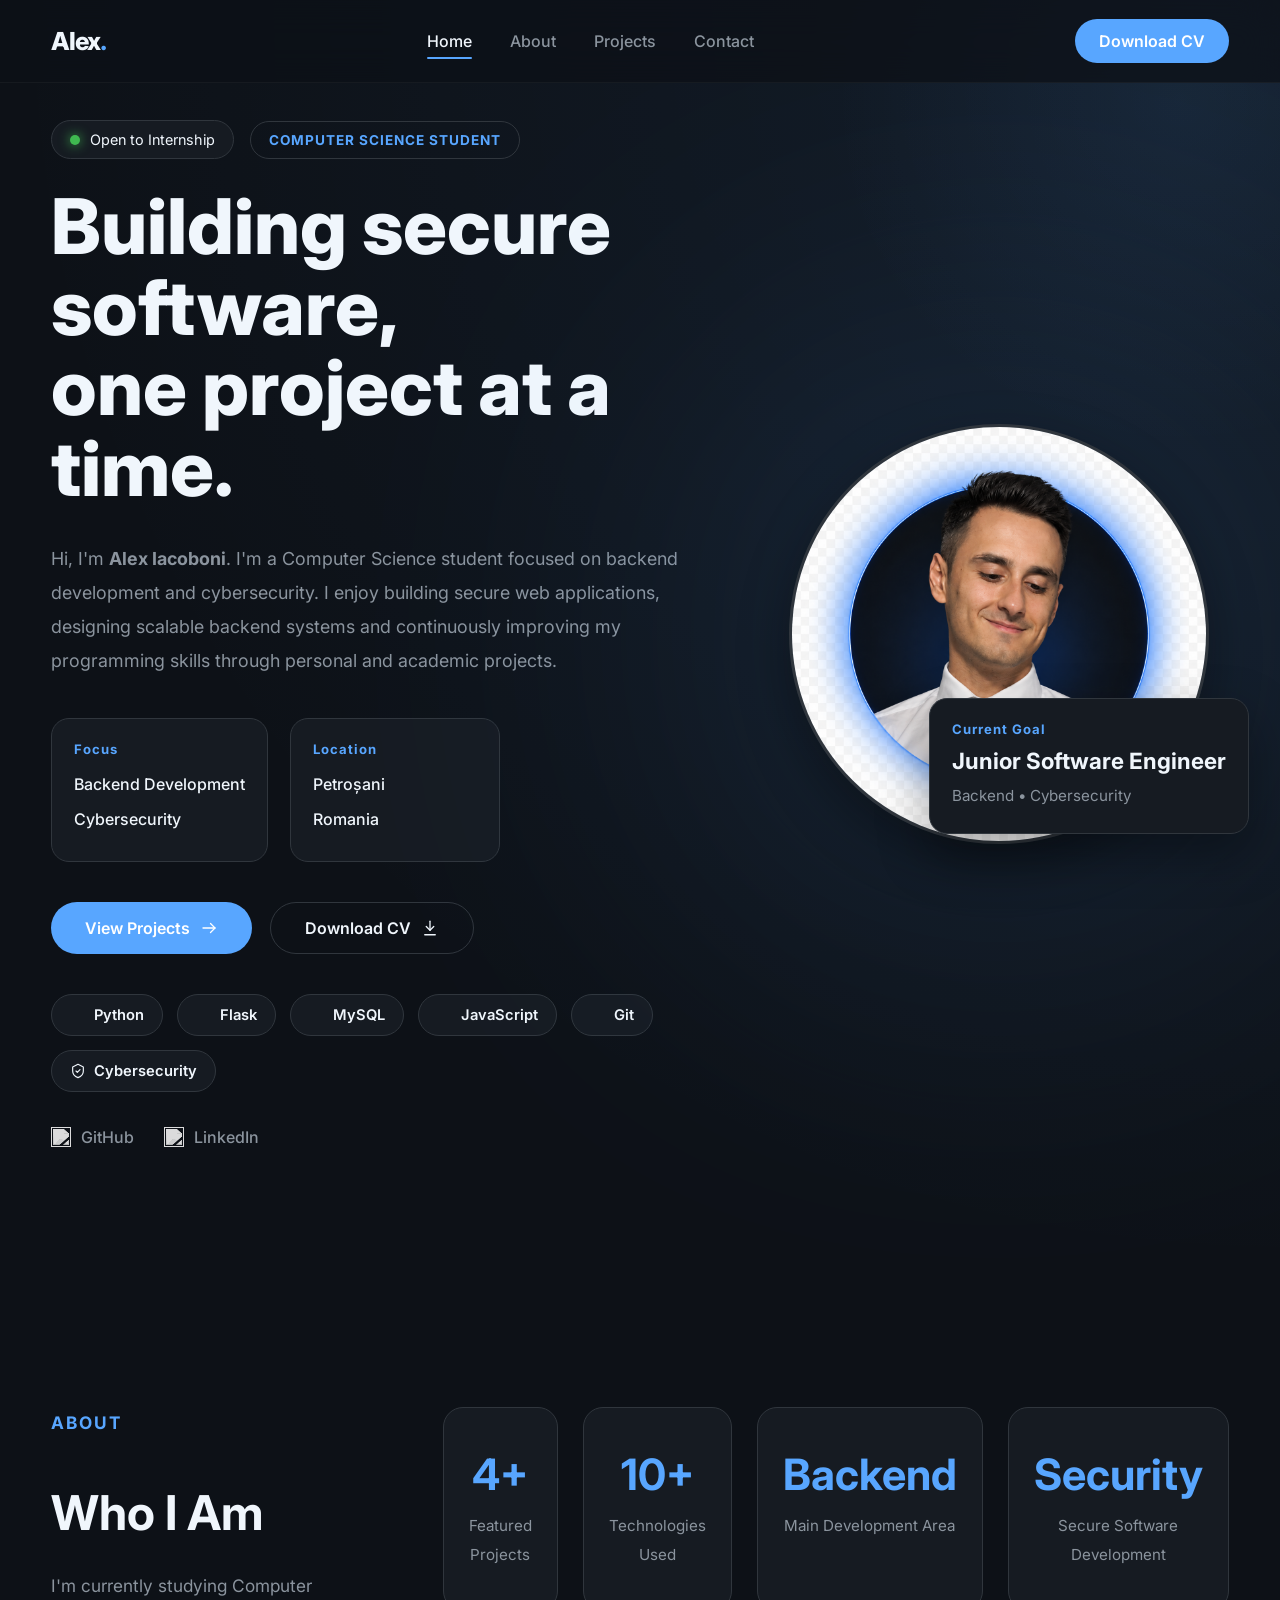
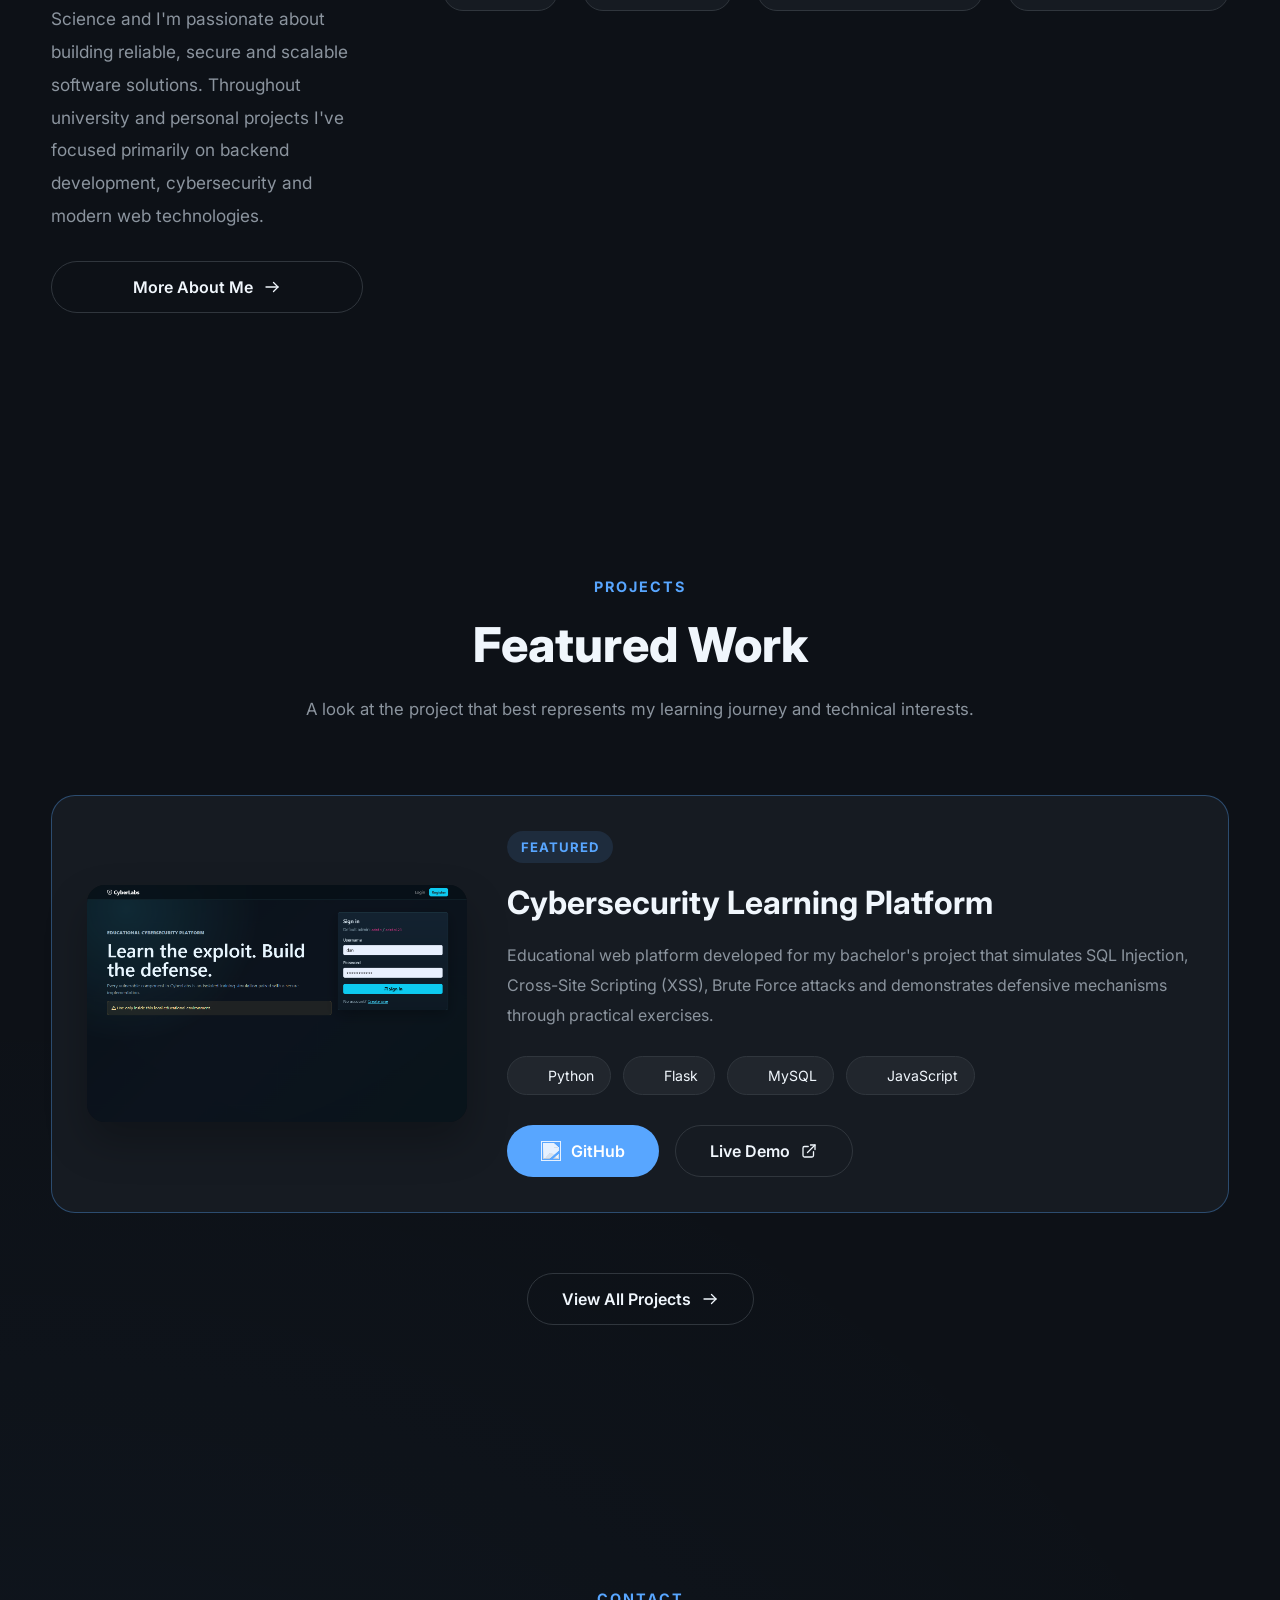
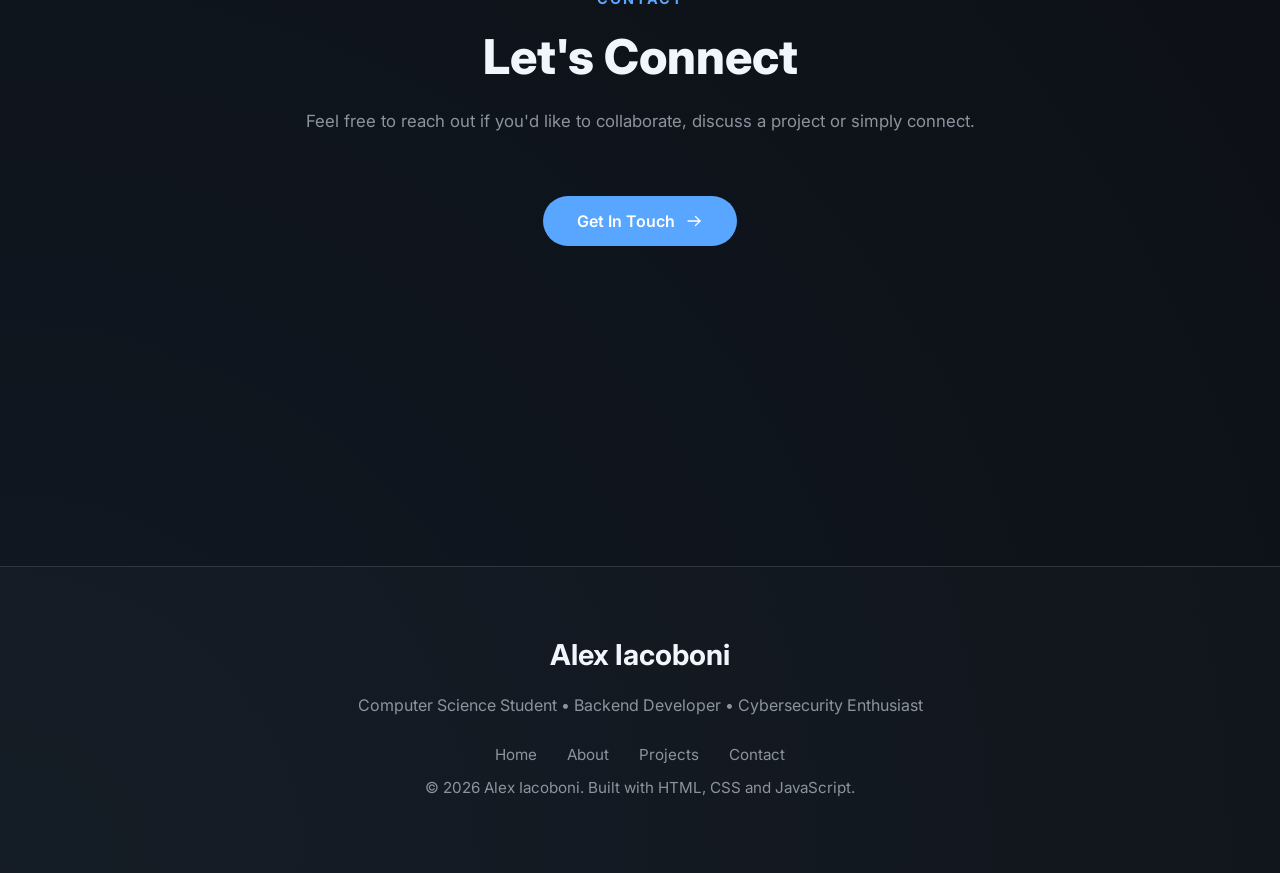
==== index.html @ b3234705 "Initial commit: portfolio site" ====
<!DOCTYPE html>
<html lang="en">

<head>

    <!-- ================= META ================= -->

    <meta charset="UTF-8">
    <meta name="viewport" content="width=device-width, initial-scale=1.0">

    <title>Alex Iacoboni | Software Engineer & Cybersecurity Enthusiast</title>

    <meta name="description"
        content="Portfolio of Alex Iacoboni — Computer Science student focused on backend development and cybersecurity. Explore projects, skills and experience.">

    <meta name="keywords"
        content="Alex Iacoboni, software engineer, backend developer, cybersecurity, Python, Flask, portfolio">

    <meta name="author" content="Alex Iacoboni">
    <meta name="robots" content="index, follow">
    <meta name="theme-color" content="#0D1117">

    <link rel="canonical" href="https://alexiacoboni.dev/">

    <!-- ================= OPEN GRAPH ================= -->

    <meta property="og:type" content="website">
    <meta property="og:title" content="Alex Iacoboni | Software Engineer & Cybersecurity Enthusiast">
    <meta property="og:description"
        content="Computer Science student focused on backend development and cybersecurity. Explore projects, skills and experience.">
    <meta property="og:image" content="https://alexiacoboni.dev/images/og-image.png">
    <meta property="og:url" content="https://alexiacoboni.dev/">
    <meta property="og:site_name" content="Alex Iacoboni">

    <!-- ================= TWITTER CARD ================= -->

    <meta name="twitter:card" content="summary_large_image">
    <meta name="twitter:title" content="Alex Iacoboni | Software Engineer & Cybersecurity Enthusiast">
    <meta name="twitter:description"
        content="Computer Science student focused on backend development and cybersecurity.">
    <meta name="twitter:image" content="https://alexiacoboni.dev/images/og-image.png">

    <!-- ================= FAVICON ================= -->

    <link rel="icon" type="image/svg+xml" href="icons/favicon.svg">

    <!-- ================= GOOGLE FONT ================= -->

    <link rel="preconnect" href="https://fonts.googleapis.com">
    <link rel="preconnect" href="https://fonts.gstatic.com" crossorigin>

    <link href="https://fonts.googleapis.com/css2?family=Inter:wght@300;400;500;600;700;800&display=swap"
        rel="stylesheet">

    <!-- ================= CSS ================= -->

    <link rel="stylesheet" href="css/style.css">
    <link rel="stylesheet" href="css/responsive.css">

</head>

<body>

    <!-- ======================================================
                            ICON SPRITE
    ======================================================= -->

    <!-- Icon sprite: inlined (not fetched) so <use href="#icon-x">
         resolves reliably in every browser, with zero extra
         HTTP requests. -->

<svg xmlns="http://www.w3.org/2000/svg" style="display:none">

    <symbol id="icon-menu" viewBox="0 0 24 24" fill="none" stroke="currentColor" stroke-width="1.75" stroke-linecap="round" stroke-linejoin="round">
        <line x1="4" y1="6" x2="20" y2="6"/>
        <line x1="4" y1="12" x2="20" y2="12"/>
        <line x1="4" y1="18" x2="20" y2="18"/>
    </symbol>

    <symbol id="icon-x" viewBox="0 0 24 24" fill="none" stroke="currentColor" stroke-width="1.75" stroke-linecap="round" stroke-linejoin="round">
        <line x1="18" y1="6" x2="6" y2="18"/>
        <line x1="6" y1="6" x2="18" y2="18"/>
    </symbol>

    <symbol id="icon-chevron-up" viewBox="0 0 24 24" fill="none" stroke="currentColor" stroke-width="1.75" stroke-linecap="round" stroke-linejoin="round">
        <path d="M6 15l6-6 6 6"/>
    </symbol>

    <symbol id="icon-arrow-right" viewBox="0 0 24 24" fill="none" stroke="currentColor" stroke-width="1.75" stroke-linecap="round" stroke-linejoin="round">
        <line x1="4" y1="12" x2="20" y2="12"/>
        <path d="M14 6l6 6-6 6"/>
    </symbol>

    <symbol id="icon-external-link" viewBox="0 0 24 24" fill="none" stroke="currentColor" stroke-width="1.75" stroke-linecap="round" stroke-linejoin="round">
        <path d="M14 4h6v6"/>
        <line x1="20" y1="4" x2="10" y2="14"/>
        <path d="M18 13v5a2 2 0 0 1-2 2H6a2 2 0 0 1-2-2V8a2 2 0 0 1 2-2h5"/>
    </symbol>

    <symbol id="icon-download" viewBox="0 0 24 24" fill="none" stroke="currentColor" stroke-width="1.75" stroke-linecap="round" stroke-linejoin="round">
        <path d="M12 3v12"/>
        <path d="M7 10l5 5 5-5"/>
        <path d="M5 21h14"/>
    </symbol>

    <symbol id="icon-mail" viewBox="0 0 24 24" fill="none" stroke="currentColor" stroke-width="1.75" stroke-linecap="round" stroke-linejoin="round">
        <rect x="3" y="5" width="18" height="14" rx="2"/>
        <path d="M3 7l9 6 9-6"/>
    </symbol>

    <symbol id="icon-map-pin" viewBox="0 0 24 24" fill="none" stroke="currentColor" stroke-width="1.75" stroke-linecap="round" stroke-linejoin="round">
        <path d="M12 21s7-6.5 7-12a7 7 0 1 0-14 0c0 5.5 7 12 7 12z"/>
        <circle cx="12" cy="9" r="2.5"/>
    </symbol>

    <symbol id="icon-graduation-cap" viewBox="0 0 24 24" fill="none" stroke="currentColor" stroke-width="1.75" stroke-linecap="round" stroke-linejoin="round">
        <path d="M2 9l10-5 10 5-10 5-10-5z"/>
        <path d="M6 11.5v4c0 1.5 3 3 6 3s6-1.5 6-3v-4"/>
        <path d="M22 9v6"/>
    </symbol>

    <symbol id="icon-lock" viewBox="0 0 24 24" fill="none" stroke="currentColor" stroke-width="1.75" stroke-linecap="round" stroke-linejoin="round">
        <rect x="4" y="11" width="16" height="9" rx="2"/>
        <path d="M8 11V7a4 4 0 0 1 8 0v4"/>
    </symbol>

    <symbol id="icon-code" viewBox="0 0 24 24" fill="none" stroke="currentColor" stroke-width="1.75" stroke-linecap="round" stroke-linejoin="round">
        <path d="M8 6l-6 6 6 6"/>
        <path d="M16 6l6 6-6 6"/>
    </symbol>

    <symbol id="icon-rocket" viewBox="0 0 24 24" fill="none" stroke="currentColor" stroke-width="1.75" stroke-linecap="round" stroke-linejoin="round">
        <path d="M12 2s4 2 4 8-4 12-4 12-4-8-4-12 4-8 4-8z"/>
        <circle cx="12" cy="9" r="2"/>
        <path d="M9 16l-2 4"/>
        <path d="M15 16l2 4"/>
    </symbol>

    <symbol id="icon-shield-check" viewBox="0 0 24 24" fill="none" stroke="currentColor" stroke-width="1.75" stroke-linecap="round" stroke-linejoin="round">
        <path d="M12 2l8 4v6c0 5-3.5 8.5-8 10-4.5-1.5-8-5-8-10V6l8-4z"/>
        <path d="M9 12l2 2 4-4"/>
    </symbol>

    <symbol id="icon-server" viewBox="0 0 24 24" fill="none" stroke="currentColor" stroke-width="1.75" stroke-linecap="round" stroke-linejoin="round">
        <rect x="3" y="4" width="18" height="6" rx="1.5"/>
        <rect x="3" y="14" width="18" height="6" rx="1.5"/>
        <line x1="7" y1="7" x2="7.01" y2="7"/>
        <line x1="7" y1="17" x2="7.01" y2="17"/>
    </symbol>

    <symbol id="icon-monitor" viewBox="0 0 24 24" fill="none" stroke="currentColor" stroke-width="1.75" stroke-linecap="round" stroke-linejoin="round">
        <rect x="3" y="4" width="18" height="12" rx="2"/>
        <line x1="8" y1="20" x2="16" y2="20"/>
        <line x1="12" y1="16" x2="12" y2="20"/>
    </symbol>

    <symbol id="icon-wrench" viewBox="0 0 24 24" fill="none" stroke="currentColor" stroke-width="1.75" stroke-linecap="round" stroke-linejoin="round">
        <path d="M14.5 6.5a4 4 0 1 0-5 5l-6 6 3 3 6-6a4 4 0 0 0 5-5l-2 2-2-2z"/>
    </symbol>

    <symbol id="icon-briefcase" viewBox="0 0 24 24" fill="none" stroke="currentColor" stroke-width="1.75" stroke-linecap="round" stroke-linejoin="round">
        <rect x="3" y="7" width="18" height="13" rx="2"/>
        <path d="M8 7V5a2 2 0 0 1 2-2h4a2 2 0 0 1 2 2v2"/>
        <line x1="3" y1="12" x2="21" y2="12"/>
    </symbol>

</svg>

    <!-- ======================================================
                            HEADER
    ======================================================= -->

    <header class="header">

        <div class="container">

            <nav class="navbar">

                <a href="index.html" class="logo">
                    Alex<span>.</span>
                </a>

                <ul class="nav-links">

                    <li><a href="index.html">Home</a></li>
                    <li><a href="about.html">About</a></li>
                    <li><a href="projects.html">Projects</a></li>
                    <li><a href="contact.html">Contact</a></li>

                </ul>

                <button class="menu-toggle" aria-label="Open menu" aria-expanded="false" aria-controls="mobileMenu">
                    <span></span>
                    <span></span>
                    <span></span>
                </button>

                <a href="assets/cv.pdf" download class="btn-nav">
                    Download CV
                </a>

            </nav>

        </div>

    </header>

    <div class="menu-overlay"></div>

    <nav class="mobile-menu" id="mobileMenu" aria-label="Mobile">

        <a href="index.html">Home</a>
        <a href="about.html">About</a>
        <a href="projects.html">Projects</a>
        <a href="contact.html">Contact</a>

        <a href="assets/cv.pdf" download class="mobile-cv">
            Download CV
        </a>

    </nav>

    <!-- ======================================================
                            HERO
    ======================================================= -->

    <section id="hero" class="hero">

        <div class="container">

            <div class="hero-wrapper">

                <!-- LEFT -->

                <div class="hero-left">

                    <div class="hero-badges">

                        <span class="status-badge">
                            <span class="status-dot" aria-hidden="true"></span>
                            Open to Internship
                        </span>

                        <span class="hero-tag">COMPUTER SCIENCE STUDENT</span>

                    </div>

                    <h1>
                        Building secure software,
                        <br>
                        one project at a time.
                    </h1>

                    <p class="hero-description">
                        Hi, I'm <strong>Alex Iacoboni</strong>.
                        I'm a Computer Science student focused on backend
                        development and cybersecurity. I enjoy building
                        secure web applications, designing scalable backend
                        systems and continuously improving my programming
                        skills through personal and academic projects.
                    </p>

                    <div class="hero-info">

                        <div class="hero-info-card">
                            <span class="info-title">Focus</span>
                            <p>Backend Development</p>
                            <p>Cybersecurity</p>
                        </div>

                        <div class="hero-info-card">
                            <span class="info-title">Location</span>
                            <p>Petroșani</p>
                            <p>Romania</p>
                        </div>

                    </div>

                    <div class="hero-buttons">

                        <a href="projects.html" class="btn btn-primary">
                            View Projects
                            <svg class="icon" aria-hidden="true"><use href="#icon-arrow-right"></use></svg>
                        </a>

                        <a href="assets/cv.pdf" download class="btn btn-secondary">
                            Download CV
                            <svg class="icon" aria-hidden="true"><use href="#icon-download"></use></svg>
                        </a>

                    </div>

                    <div class="tech-stack">

                        <span>
                            <img class="tech-logo" src="https://cdn.simpleicons.org/python/3776AB" alt="" loading="lazy">
                            Python
                        </span>

                        <span>
                            <img class="tech-logo" src="https://cdn.simpleicons.org/flask/F0F6FC" alt="" loading="lazy">
                            Flask
                        </span>

                        <span>
                            <img class="tech-logo" src="https://cdn.simpleicons.org/mysql/4479A1" alt="" loading="lazy">
                            MySQL
                        </span>

                        <span>
                            <img class="tech-logo" src="https://cdn.simpleicons.org/javascript/F7DF1E" alt="" loading="lazy">
                            JavaScript
                        </span>

                        <span>
                            <img class="tech-logo" src="https://cdn.simpleicons.org/git/F05032" alt="" loading="lazy">
                            Git
                        </span>

                        <span>
                            <svg class="icon icon-sm" aria-hidden="true"><use href="#icon-shield-check"></use></svg>
                            Cybersecurity
                        </span>

                    </div>

                    <div class="hero-socials">

                        <a href="https://github.com/alexiacoboni" target="_blank" rel="noopener">
                            <img class="brand-icon" src="https://cdn.simpleicons.org/github/F0F6FC" alt="" loading="lazy">
                            GitHub
                        </a>

                        <a href="https://www.linkedin.com/in/alex-iacoboni-215606394/" target="_blank" rel="noopener">
                            <img class="brand-icon" src="https://cdn.simpleicons.org/linkedin/F0F6FC" alt="" loading="lazy">
                            LinkedIn
                        </a>

                    </div>

                </div>

                <!-- RIGHT -->

                <div class="hero-right">

                    <div class="profile-glow" aria-hidden="true"></div>

                    <img src="images/profile.png" alt="Alex Iacoboni" class="profile-image"
                        fetchpriority="high">

                    <div class="floating-card">
                        <span class="floating-title">Current Goal</span>
                        <h3>Junior Software Engineer</h3>
                        <p>Backend • Cybersecurity</p>
                    </div>

                </div>

            </div>

        </div>

    </section>

    <!-- ======================================================
                        ABOUT PREVIEW
    ======================================================= -->

    <section id="about-preview" aria-labelledby="about-preview-heading">

        <div class="container">

            <div class="about-grid">

                <div class="about-content">

                    <p class="section-subtitle">ABOUT</p>

                    <h2 id="about-preview-heading">Who I Am</h2>

                    <p>
                        I'm currently studying Computer Science and I'm
                        passionate about building reliable, secure and
                        scalable software solutions. Throughout university
                        and personal projects I've focused primarily on
                        backend development, cybersecurity and modern web
                        technologies.
                    </p>

                    <a href="about.html" class="btn btn-secondary">
                        More About Me
                        <svg class="icon" aria-hidden="true"><use href="#icon-arrow-right"></use></svg>
                    </a>

                </div>

                <div class="highlights-grid">

                    <div class="highlight-card">
                        <h2>4+</h2>
                        <p>Featured Projects</p>
                    </div>

                    <div class="highlight-card">
                        <h2>10+</h2>
                        <p>Technologies Used</p>
                    </div>

                    <div class="highlight-card">
                        <h2>Backend</h2>
                        <p>Main Development Area</p>
                    </div>

                    <div class="highlight-card">
                        <h2>Security</h2>
                        <p>Secure Software Development</p>
                    </div>

                </div>

            </div>

        </div>

    </section>

    <!-- ======================================================
                        FEATURED PROJECT
    ======================================================= -->

    <section id="featured-project" aria-labelledby="featured-project-heading">

        <div class="container">

            <div class="section-header">

                <p class="section-subtitle">PROJECTS</p>
                <h2 id="featured-project-heading">Featured Work</h2>

                <p class="section-description">
                    A look at the project that best represents my
                    learning journey and technical interests.
                </p>

            </div>

            <div class="projects-grid">

                <article class="project-card featured-project">

                    <div class="project-image">
                        <img src="images/projects/cybersecurity/cybersecurity.png" alt="Cybersecurity Learning Platform"
                            loading="lazy">
                    </div>

                    <div class="project-content">

                        <span class="featured-badge">FEATURED</span>

                        <h3>Cybersecurity Learning Platform</h3>

                        <p>
                            Educational web platform developed for my
                            bachelor's project that simulates SQL
                            Injection, Cross-Site Scripting (XSS), Brute
                            Force attacks and demonstrates defensive
                            mechanisms through practical exercises.
                        </p>

                        <div class="project-stack">
                            <span><img class="tech-logo" src="https://cdn.simpleicons.org/python/3776AB" alt="" loading="lazy">Python</span>
                            <span><img class="tech-logo" src="https://cdn.simpleicons.org/flask/F0F6FC" alt="" loading="lazy">Flask</span>
                            <span><img class="tech-logo" src="https://cdn.simpleicons.org/mysql/4479A1" alt="" loading="lazy">MySQL</span>
                            <span><img class="tech-logo" src="https://cdn.simpleicons.org/javascript/F7DF1E" alt="" loading="lazy">JavaScript</span>
                        </div>

                        <div class="project-buttons">

                            <a href="https://github.com/alexiacoboni/Cybersecurity-Learning-Platform" target="_blank" rel="noopener" class="btn btn-primary">
                                <img class="brand-icon" src="https://cdn.simpleicons.org/github/FFFFFF" alt="" loading="lazy">
                                GitHub
                            </a>

                            <a href="https://cybersecurity-learning-platform-5y8y.onrender.com" target="_blank" rel="noopener" class="btn btn-secondary">
                                Live Demo
                                <svg class="icon" aria-hidden="true"><use href="#icon-external-link"></use></svg>
                            </a>

                        </div>

                    </div>

                </article>

            </div>

            <div class="text-center mt-3">

                <a href="projects.html" class="btn btn-secondary">
                    View All Projects
                    <svg class="icon" aria-hidden="true"><use href="#icon-arrow-right"></use></svg>
                </a>

            </div>

        </div>

    </section>

    <!-- ======================================================
                        CONTACT CTA
    ======================================================= -->

    <section id="contact-cta" aria-labelledby="contact-cta-heading">

        <div class="container">

            <div class="section-header">

                <p class="section-subtitle">CONTACT</p>
                <h2 id="contact-cta-heading">Let's Connect</h2>

                <p class="section-description">
                    Feel free to reach out if you'd like to collaborate,
                    discuss a project or simply connect.
                </p>

                <div class="mt-3">

                    <a href="contact.html" class="btn btn-primary">
                        Get In Touch
                        <svg class="icon" aria-hidden="true"><use href="#icon-arrow-right"></use></svg>
                    </a>

                </div>

            </div>

        </div>

    </section>

    <!-- ======================================================
                            FOOTER
    ======================================================= -->

    <footer>

        <div class="container">

            <div class="footer-content">

                <h3>Alex Iacoboni</h3>

                <p>
                    Computer Science Student • Backend Developer •
                    Cybersecurity Enthusiast
                </p>

                <nav class="footer-nav" aria-label="Footer">
                    <a href="index.html">Home</a>
                    <a href="about.html">About</a>
                    <a href="projects.html">Projects</a>
                    <a href="contact.html">Contact</a>
                </nav>

                <p class="copyright">
                    © 2026 Alex Iacoboni. Built with HTML, CSS and JavaScript.
                </p>

            </div>

        </div>

    </footer>

    <button id="backToTop" aria-label="Back to top">
        <svg class="icon" aria-hidden="true"><use href="#icon-chevron-up"></use></svg>
    </button>

    <script src="js/main.js"></script>

</body>

</html>
---- css/style.css ----
/* ==========================================================
   GOOGLE FONT
========================================================== */

@import url('https://fonts.googleapis.com/css2?family=Inter:wght@300;400;500;600;700;800&display=swap');

/* ==========================================================
   VARIABLES
========================================================== */

:root{

    /* ---- Existing core tokens (unchanged) ---- */

    --background:#0D1117;
    --surface:#161B22;
    --surface-light:#21262D;

    --primary:#58A6FF;
    --primary-hover:#79C0FF;

    --text:#F0F6FC;
    --text-secondary:#8B949E;

    --border:#30363D;

    --success:#3FB950;

    --container:1200px;

    --radius:18px;

    --transition:.30s ease;

    --shadow:
        0 20px 50px rgba(0,0,0,.35);

    /* ---- Spacing scale ----
       Named tokens for the pixel values already in use
       across the project. Introduced here so future
       section refactors can reference a scale instead of
       repeating magic numbers — existing rules are left
       untouched until each section is refactored in turn. */

    --space-1:4px;
    --space-2:8px;
    --space-3:12px;
    --space-4:16px;
    --space-5:24px;
    --space-6:32px;
    --space-7:48px;
    --space-8:64px;
    --space-9:96px;
    --space-10:130px;

    /* ---- Radius scale ----
       The project currently mixes 12/16/18/20/22/24px
       radii across cards. This scale gives those values
       names so they can be consolidated section by section
       without guessing at a number each time. */

    --radius-sm:12px;
    --radius-md:18px;
    --radius-lg:22px;
    --radius-xl:24px;
    --radius-full:999px;

    /* ---- Elevation scale ---- */

    --shadow-sm:0 8px 20px rgba(0,0,0,.25);
    --shadow-md:0 20px 50px rgba(0,0,0,.35);
    --shadow-lg:0 30px 70px rgba(0,0,0,.45);

    /* ---- Glass effect ---- */

    --glass-bg:rgba(22,27,34,.6);
    --glass-border:rgba(255,255,255,.08);
    --glass-blur:blur(20px);

    /* ---- Glow effect ---- */

    --glow-primary:radial-gradient(circle,rgba(88,166,255,.18),transparent 70%);
    --glow-soft:radial-gradient(circle,rgba(88,166,255,.10),transparent 70%);

    /* ---- Motion ----
       Two easing curves: one for things entering/settling
       (ease-out — fast start, gentle stop, feels responsive)
       and one for state changes like hover (ease-in-out —
       symmetrical, feels stable rather than snappy). */

    --ease-out:cubic-bezier(.16,1,.3,1);
    --ease-in-out:cubic-bezier(.65,0,.35,1);

    --duration-fast:.15s;
    --duration-base:.3s;
    --duration-slow:.6s;

    /* ---- Focus ring (accessibility) ---- */

    --focus-ring:0 0 0 3px rgba(88,166,255,.45);

}

/* ==========================================================
   FOCUS VISIBILITY
   Purely additive: only appears for keyboard focus
   (:focus-visible), never on mouse click, so it doesn't
   change the existing pointer-driven look of any element.
========================================================== */

:focus-visible{

    outline:none;

    box-shadow:var(--focus-ring);

    border-radius:var(--radius-sm);

}

a:focus-visible,
button:focus-visible{

    box-shadow:var(--focus-ring);

}

/* ==========================================================
   RESET
========================================================== */

*{

    margin:0;
    padding:0;
    box-sizing:border-box;

}

html{

    scroll-behavior:smooth;

}

body{

    font-family:'Inter',sans-serif;

    background:
    radial-gradient(circle at top right,
    rgba(88,166,255,.08),
    transparent 30%),

    radial-gradient(circle at bottom left,
    rgba(88,166,255,.05),
    transparent 35%),

    var(--background);

    color:var(--text);

    overflow-x:hidden;

}

img{

    display:block;
    width:100%;

}

a{

    text-decoration:none;
    color:inherit;

}

button{

    border:none;
    outline:none;

    cursor:pointer;

    font-family:inherit;

}

ul{

    list-style:none;

}

section{

    padding:130px 0;

}

.container{

    width:min(92%,var(--container));

    margin:auto;

}

/* ==========================================================
   SECTION SPACING OVERRIDES
   (per-section top padding adjustments)
========================================================== */

#experience{

    padding-top:70px;

}

#highlights{

    padding-top:40px;

}

#skills{

    padding-top:90px;

}

#projects{

    padding-top:90px;

}

#contact{

    padding-top:90px;

}

/* ==========================================================
   TYPOGRAPHY
========================================================== */

.section-header{

    text-align:center;

    margin-bottom:70px;

}

.section-subtitle{

    color:var(--primary);

    font-size:.9rem;

    font-weight:700;

    letter-spacing:2px;

    text-transform:uppercase;

    margin-bottom:15px;

}

.section-header h2{

    font-size:3rem;

    font-weight:800;

    margin-bottom:20px;

}

.section-description{

    color:var(--text-secondary);

    font-size:1.05rem;

    line-height:1.8;

    max-width:720px;

    margin:auto;

}

h1{

    font-size:4.8rem;

    line-height:1.05;

    font-weight:800;

}

h2{

    font-size:3rem;

}

h3{

    font-size:1.4rem;

}

p{

    color:var(--text-secondary);

    line-height:1.9;

}

/* ==========================================================
   BUTTONS
========================================================== */

.btn{

    display:inline-flex;

    justify-content:center;
    align-items:center;

    gap:10px;

    padding:15px 34px;

    border-radius:999px;

    font-weight:600;

    transition:var(--transition);

}

.btn-primary{

    background:var(--primary);

    color:#fff;

}

.btn-primary:hover{

    background:var(--primary-hover);

    transform:translateY(-3px);

}

.btn-secondary{

    border:1px solid var(--border);

    background:transparent;

}

.btn-secondary:hover{

    border-color:var(--primary);

    color:var(--primary);

    transform:translateY(-3px);

}

.btn-nav{

    padding:12px 24px;

    border-radius:999px;

    background:var(--primary);

    color:#fff;

    font-weight:600;

    transition:var(--transition);

}

.btn-nav:hover{

    background:var(--primary-hover);

}

/* ==========================================================
   HEADER
========================================================== */

.header{

    position:fixed;

    top:0;
    left:0;

    width:100%;

    z-index:999;

    backdrop-filter:blur(18px);

    background:rgba(13,17,23,.75);

    border-bottom:1px solid rgba(255,255,255,.04);

    transition:box-shadow .3s ease;

}

.header.scrolled{

    box-shadow:0 12px 35px rgba(0,0,0,.25);

}

.navbar{

    height:82px;

    display:flex;

    justify-content:space-between;

    align-items:center;

}

.logo{

    font-size:1.55rem;

    font-weight:800;

    letter-spacing:-1px;

    color:var(--text);

    transition:var(--transition);

}

.logo span{

    color:var(--primary);

}

.logo:hover{

    transform:translateY(-2px);

}

.nav-links{

    display:flex;

    align-items:center;

    gap:38px;

}

.nav-links a{

    position:relative;

    color:var(--text-secondary);

    font-weight:500;

    transition:var(--transition);

}

.nav-links a:hover{

    color:var(--text);

}

.nav-links a::after{

    content:"";

    position:absolute;

    left:0;

    bottom:-8px;

    width:0;

    height:2px;

    border-radius:999px;

    background:var(--primary);

    transition:.3s ease;

}

.nav-links a:hover::after,

.nav-links a.active::after{

    width:100%;

}

.nav-links a.active{

    color:var(--text);

}

/* ==========================================================
   MOBILE MENU TOGGLE (hamburger)
========================================================== */

.menu-toggle{

    display:none;

    width:48px;

    height:48px;

    border:none;

    background:transparent;

    cursor:pointer;

    position:relative;

    z-index:1100;

}

.menu-toggle span{

    display:block;

    width:26px;

    height:2px;

    margin:6px auto;

    background:var(--text);

    transition:.3s ease;

}

.menu-toggle.active span:nth-child(1){

    transform:translateY(8px) rotate(45deg);

}

.menu-toggle.active span:nth-child(2){

    opacity:0;

}

.menu-toggle.active span:nth-child(3){

    transform:translateY(-8px) rotate(-45deg);

}

/* ==========================================================
   MOBILE MENU DRAWER
========================================================== */

.mobile-menu{

    position:fixed;

    top:0;

    right:-320px;

    width:300px;

    height:100vh;

    background:#111827;

    border-left:1px solid var(--border);

    display:flex;

    flex-direction:column;

    padding:120px 35px 35px;

    gap:24px;

    transition:.35s ease;

    z-index:1050;

}

.mobile-menu.active{

    right:0;

}

.mobile-menu a{

    font-size:1.05rem;

    color:var(--text-secondary);

    transition:.3s;

}

.mobile-menu a:hover{

    color:var(--primary);

}

.mobile-menu a.mobile-cv{

    margin-top:30px;

    padding:14px;

    text-align:center;

    border-radius:12px;

    background:var(--primary);

    color:#fff;

}

/* ==========================================================
   MOBILE MENU OVERLAY
========================================================== */

.menu-overlay{

    position:fixed;

    inset:0;

    background:rgba(0,0,0,.55);

    opacity:0;

    visibility:hidden;

    transition:.3s;

    z-index:1040;

}

.menu-overlay.active{

    opacity:1;

    visibility:visible;

}

body.menu-open{

    overflow:hidden;

}

/* ==========================================================
   HERO
========================================================== */

.hero{

    min-height:100vh;

    display:flex;

    align-items:center;

    padding-top:120px;

    position:relative;

    overflow:hidden;

}

.hero::after{

    content:"";

    position:absolute;

    top:-250px;

    right:-250px;

    width:700px;

    height:700px;

    border-radius:50%;

    background:radial-gradient(circle,
    rgba(88,166,255,.08),
    transparent 70%);

    pointer-events:none;

}

.hero-wrapper{

    display:grid;

    grid-template-columns:1fr 460px;

    gap:90px;

    align-items:center;

}

.hero-left{

    max-width:680px;

}

.hero-badges{

    display:flex;

    align-items:center;

    gap:16px;

    flex-wrap:wrap;

    margin-bottom:28px;

}

/* ==========================================================
   STATUS BADGE
========================================================== */

.status-badge{

    display:flex;

    align-items:center;

    gap:10px;

    padding:10px 18px;

    background:var(--surface);

    border:1px solid var(--border);

    border-radius:999px;

    font-size:.9rem;

}

.status-dot{

    width:10px;

    height:10px;

    border-radius:50%;

    background:var(--success);

    box-shadow:0 0 12px var(--success);

}

.hero-tag{

    padding:10px 18px;

    border-radius:999px;

    border:1px solid var(--border);

    color:var(--primary);

    font-size:.85rem;

    letter-spacing:1px;

    font-weight:700;

}

/* ==========================================================
   HERO CONTENT
========================================================== */

.hero h1{

    margin-bottom:32px;

    max-width:680px;

}

.hero-description{

    font-size:1.12rem;

    max-width:640px;

    margin-bottom:40px;

}

.hero-info{

    display:flex;

    gap:22px;

    flex-wrap:wrap;

    margin-bottom:40px;

}

.hero-info-card{

    background:var(--surface);

    border:1px solid var(--border);

    border-radius:18px;

    padding:22px;

    min-width:210px;

    transition:var(--transition);

}

.hero-info-card:hover{

    transform:translateY(-5px);

    border-color:var(--primary);

}

.info-title{

    display:block;

    color:var(--primary);

    font-size:.82rem;

    font-weight:700;

    letter-spacing:1px;

    margin-bottom:12px;

}

.hero-info-card p{

    color:var(--text);

    margin-bottom:5px;

    font-weight:500;

}

/* ==========================================================
   HERO BUTTONS
========================================================== */

.hero-buttons{

    display:flex;

    gap:18px;

    flex-wrap:wrap;

    margin-bottom:40px;

}

/* ==========================================================
   TECH STACK
========================================================== */

.tech-stack{

    display:flex;

    flex-wrap:wrap;

    gap:14px;

    margin-bottom:35px;

}

.tech-stack span{

    padding:11px 18px;

    border-radius:999px;

    background:var(--surface);

    border:1px solid var(--border);

    font-size:.92rem;

    font-weight:600;

    transition:var(--transition);

}

.tech-stack span:hover{

    border-color:var(--primary);

    background:var(--surface-light);

    transform:translateY(-3px);

}

/* ==========================================================
   SOCIAL LINKS
========================================================== */

.hero-socials{

    display:flex;

    gap:30px;

}

.hero-socials a{

    position:relative;

    color:var(--text-secondary);

    font-weight:500;

    transition:var(--transition);

}

.hero-socials a:hover{

    color:var(--primary);

}

.hero-socials a::after{

    content:"";

    position:absolute;

    left:0;

    bottom:-4px;

    width:0;

    height:2px;

    background:var(--primary);

    transition:.3s ease;

}

.hero-socials a:hover::after{

    width:100%;

}

/* ==========================================================
   HERO RIGHT
========================================================== */

.hero-right{

    position:relative;

    display:flex;

    justify-content:center;

    align-items:center;

}

.profile-glow{

    position:absolute;

    width:560px;

    height:560px;

    border-radius:50%;

    background:var(--primary);

    filter:blur(180px);

    opacity:.16;

}

.profile-image{

    width:420px;

    height:420px;

    object-fit:cover;

    border-radius:50%;

    border:3px solid var(--border);

    position:relative;

    z-index:2;

    box-shadow:var(--shadow);

    transition:var(--transition);

    will-change:transform;

}

.profile-image:hover{

    transform:scale(1.02);

}

/* ==========================================================
   FLOATING CARD
========================================================== */

.floating-card{

    position:absolute;

    bottom:10px;

    right:-20px;

    background:var(--surface);

    border:1px solid var(--border);

    border-radius:18px;

    padding:22px;

    z-index:5;

    min-width:240px;

    box-shadow:var(--shadow);

    will-change:transform;

}

.floating-title{

    display:block;

    color:var(--primary);

    font-size:.82rem;

    font-weight:700;

    letter-spacing:1px;

    margin-bottom:10px;

}

.floating-card h3{

    margin-bottom:8px;

}

.floating-card p{

    font-size:.95rem;

}

/* ==========================================================
   ABOUT
========================================================== */

.about-grid{

    display:grid;

    grid-template-columns:1.1fr .9fr;

    gap:80px;

    align-items:start;

}

.about-content{

    display:flex;

    flex-direction:column;

    gap:28px;

}

.about-content p{

    font-size:1.08rem;

    line-height:1.9;

}

.about-cards{

    display:grid;

    grid-template-columns:repeat(2,1fr);

    gap:22px;

}

.about-card{

    background:var(--surface);

    border:1px solid var(--border);

    border-radius:20px;

    padding:30px;

    transition:var(--transition);

}

.about-card:hover{

    transform:translateY(-6px);

    border-color:var(--primary);

    box-shadow:var(--shadow);

}

.about-icon{

    display:flex;

    align-items:center;

    justify-content:center;

    width:60px;

    height:60px;

    border-radius:16px;

    background:rgba(88,166,255,.12);

    margin-bottom:22px;

    font-size:1.5rem;

}

.about-card h3{

    margin-bottom:14px;

}

.about-card p{

    margin-bottom:6px;

    color:var(--text-secondary);

}

/* ==========================================================
   EXPERIENCE
========================================================== */

.timeline{

    position:relative;

    max-width:900px;

    margin:auto;

    padding-left:40px;

}

.timeline::before{

    content:"";

    position:absolute;

    left:10px;

    top:0;

    bottom:0;

    width:2px;

    background:var(--border);

}

.timeline-item{

    position:relative;

    margin-bottom:50px;

}

.timeline-dot{

    position:absolute;

    left:-38px;

    top:8px;

    width:20px;

    height:20px;

    border-radius:50%;

    background:var(--primary);

    border:4px solid var(--background);

    box-shadow:0 0 15px rgba(88,166,255,.5);

}

.timeline-content{

    background:var(--surface);

    border:1px solid var(--border);

    border-radius:20px;

    padding:35px;

    transition:var(--transition);

}

.timeline-content:hover{

    transform:translateY(-6px);

    border-color:var(--primary);

    box-shadow:var(--shadow);

}

.timeline-date{

    display:inline-block;

    margin-bottom:14px;

    color:var(--primary);

    font-weight:700;

    letter-spacing:1px;

    font-size:.9rem;

}

.timeline-content h3{

    margin-bottom:8px;

}

.timeline-content h4{

    margin-bottom:20px;

    color:var(--text-secondary);

    font-weight:500;

}

/* ==========================================================
   HIGHLIGHTS
========================================================== */

.highlights-grid{

    display:grid;

    grid-template-columns:repeat(4,1fr);

    gap:25px;

}

.highlight-card{

    background:var(--surface);

    border:1px solid var(--border);

    border-radius:20px;

    padding:40px 25px;

    text-align:center;

    transition:var(--transition);

}

.highlight-card:hover{

    transform:translateY(-6px);

    border-color:var(--primary);

    box-shadow:var(--shadow);

}

.highlight-card h2{

    font-size:2.7rem;

    color:var(--primary);

    margin-bottom:12px;

}

.highlight-card p{

    font-size:.95rem;

}

/* ==========================================================
   SKILLS
========================================================== */

.skills-grid{

    display:grid;

    grid-template-columns:repeat(2,1fr);

    gap:30px;

}

.skill-card{

    background:var(--surface);

    border:1px solid var(--border);

    border-radius:22px;

    padding:35px;

    transition:var(--transition);

    position:relative;

    overflow:hidden;

}

.skill-card::before{

    content:"";

    position:absolute;

    inset:0;

    background:linear-gradient(
        135deg,
        rgba(88,166,255,.08),
        transparent 50%
    );

    opacity:0;

    transition:var(--transition);

}

.skill-card:hover::before{

    opacity:1;

}

.skill-card:hover{

    transform:translateY(-8px);

    border-color:var(--primary);

    box-shadow:var(--shadow);

}

.skill-icon{

    width:70px;

    height:70px;

    display:flex;

    justify-content:center;

    align-items:center;

    border-radius:18px;

    background:rgba(88,166,255,.12);

    font-size:2rem;

    margin-bottom:24px;

}

.skill-card h3{

    margin-bottom:18px;

}

.skill-card p{

    margin-bottom:28px;

    font-size:1rem;

}

.skill-tags{

    display:flex;

    flex-wrap:wrap;

    gap:12px;

}

.skill-tags span{

    padding:10px 16px;

    background:var(--surface-light);

    border:1px solid var(--border);

    border-radius:999px;

    font-size:.9rem;

    font-weight:500;

    transition:var(--transition);

}

.skill-tags span:hover{

    border-color:var(--primary);

    color:var(--primary);

}

/* ==========================================================
   PROJECTS
========================================================== */

.projects-grid{

    display:grid;

    gap:35px;

}

.project-card{

    display:grid;

    grid-template-columns:380px 1fr;

    gap:40px;

    align-items:center;

    background:var(--surface);

    border:1px solid var(--border);

    border-radius:24px;

    padding:35px;

    transition:var(--transition);

    position:relative;

}

.project-card:hover{

    transform:translateY(-8px);

    border-color:var(--primary);

    box-shadow:var(--shadow);

}

.featured-project{

    border:1px solid rgba(88,166,255,.35);

}

.project-image{

    overflow:hidden;

    border-radius:18px;

    background:#0D1117;

    box-shadow:0 20px 40px rgba(0,0,0,.25);

}

.project-image img{

    display:block;

    width:100%;

    height:100%;

    aspect-ratio:16/10;

    object-fit:cover;

    transition:.45s ease;

}

.project-card:hover img{

    transform:scale(1.05);

}

.project-content{

    height:100%;

    display:flex;

    flex-direction:column;

    justify-content:center;

}

.project-content h3{

    margin-bottom:18px;

    font-size:2rem;

}

.project-content p{

    margin-bottom:25px;

}

.featured-badge{

    display:inline-flex;

    width:max-content;

    margin-bottom:20px;

    padding:8px 14px;

    border-radius:999px;

    background:rgba(88,166,255,.12);

    color:var(--primary);

    font-size:.82rem;

    font-weight:700;

    letter-spacing:1px;

}

.project-stack{

    display:flex;

    flex-wrap:wrap;

    gap:12px;

    margin-bottom:30px;

}

.project-stack span{

    padding:10px 16px;

    border-radius:999px;

    border:1px solid var(--border);

    background:var(--surface-light);

    font-size:.88rem;

    transition:var(--transition);

}

.project-stack span:hover{

    border-color:var(--primary);

    color:var(--primary);

}

.project-buttons{

    display:flex;

    gap:16px;

    flex-wrap:wrap;

}

.project-buttons .btn{

    min-width:150px;

}

/* ==========================================================
   CONTACT
========================================================== */

.contact-grid{

    display:grid;

    grid-template-columns:repeat(3,1fr);

    gap:30px;

}

.contact-card{

    background:var(--surface);

    border:1px solid var(--border);

    border-radius:22px;

    padding:35px;

    transition:var(--transition);

    display:flex;

    flex-direction:column;

    gap:16px;

    position:relative;

    overflow:hidden;

}

.contact-card::before{

    content:"";

    position:absolute;

    inset:0;

    background:linear-gradient(
        135deg,
        rgba(88,166,255,.08),
        transparent 60%
    );

    opacity:0;

    transition:var(--transition);

}

.contact-card:hover::before{

    opacity:1;

}

.contact-card:hover{

    transform:translateY(-8px);

    border-color:var(--primary);

    box-shadow:var(--shadow);

}

.contact-card:hover h3{

    color:var(--primary);

}

.contact-card h3{

    font-size:1.4rem;

    color:var(--text);

}

.contact-card p{

    color:var(--text-secondary);

    word-break:break-word;

}

/* ==========================================================
   FOOTER
========================================================== */

footer{

    margin-top:120px;

    border-top:1px solid var(--border);

    background:rgba(255,255,255,.015);

}

.footer-content{

    padding:70px 0;

    text-align:center;

}

.footer-content h3{

    margin-bottom:18px;

    font-size:1.8rem;

}

.footer-content p{

    max-width:650px;

    margin:10px auto 0;

}

.copyright{

    margin-top:30px;

    font-size:.95rem;

    color:var(--text-secondary);

}

/* ==========================================================
   BACK TO TOP
========================================================== */

#backToTop{

    position:fixed;

    right:30px;

    bottom:30px;

    width:55px;

    height:55px;

    border-radius:50%;

    border:none;

    background:var(--primary);

    color:#fff;

    font-size:1.25rem;

    cursor:pointer;

    opacity:0;

    visibility:hidden;

    transition:var(--transition);

    box-shadow:var(--shadow);

    z-index:999;

}

#backToTop.show{

    opacity:1;

    visibility:visible;

}

#backToTop:hover{

    transform:translateY(-5px);

    background:var(--primary-hover);

}

/* ==========================================================
   SCROLL REVEAL
========================================================== */

.reveal{

    opacity:0;

    transform:translateY(40px);

    transition:
        opacity .8s ease,
        transform .8s ease;

}

.reveal.active{

    opacity:1;

    transform:translateY(0);

}

/* ==========================================================
   SELECTION
========================================================== */

::selection{

    background:var(--primary);

    color:#fff;

}

/* ==========================================================
   SCROLLBAR
========================================================== */

::-webkit-scrollbar{

    width:10px;

}

::-webkit-scrollbar-track{

    background:var(--background);

}

::-webkit-scrollbar-thumb{

    background:#2d333b;

    border-radius:999px;

}

::-webkit-scrollbar-thumb:hover{

    background:var(--primary);

}

/* ==========================================================
   UTILITIES
   NOTE: not referenced in index.html — verify usage in
   about.html / projects.html / contact.html before removing.
========================================================== */

.text-center{

    text-align:center;

}

.mt-1{

    margin-top:20px;

}

.mt-2{

    margin-top:40px;

}

.mt-3{

    margin-top:60px;

}

.mb-1{

    margin-bottom:20px;

}

.mb-2{

    margin-bottom:40px;

}

.mb-3{

    margin-bottom:60px;

}

.hidden{

    display:none;

}

/* ==========================================================
   TRANSITIONS
========================================================== */

a,
button,
.project-card,
.skill-card,
.about-card,
.contact-card,
.highlight-card,
.timeline-content{

    transition:
        transform .3s ease,
        border-color .3s ease,
        background .3s ease,
        color .3s ease,
        box-shadow .3s ease;

}

/* ==========================================================
   CARD GLOW
========================================================== */

.project-card,
.skill-card,
.about-card,
.contact-card,
.highlight-card{

    position:relative;

}

.project-card::after,
.skill-card::after,
.about-card::after,
.contact-card::after,
.highlight-card::after{

    content:"";

    position:absolute;

    inset:0;

    border-radius:inherit;

    pointer-events:none;

    opacity:0;

    background:
    linear-gradient(
        135deg,
        rgba(88,166,255,.10),
        transparent 70%
    );

    transition:.35s ease;

}

.project-card:hover::after,
.skill-card:hover::after,
.about-card:hover::after,
.contact-card:hover::after,
.highlight-card:hover::after{

    opacity:1;

}

/* ==========================================================
   ICON SYSTEM
   Sizing/coloring for the self-hosted <use> sprite icons
   (icons/sprite.svg) and the Simple Icons CDN brand logos.
   Using currentColor means any icon inherits its parent's
   text color automatically, including on :hover.
========================================================== */

.icon{

    width:20px;

    height:20px;

    flex-shrink:0;

    color:currentColor;

}

.icon-sm{

    width:16px;

    height:16px;

}

.icon-lg{

    width:28px;

    height:28px;

}

/* Decorative icons inside the about/skill icon tiles */

.about-icon .icon,
.skill-icon .icon{

    width:28px;

    height:28px;

    color:var(--primary);

}

/* Brand logos (GitHub/LinkedIn), loaded from Simple Icons.
   Kept in a neutral tone so they sit quietly in the UI —
   the existing underline hover effect on the parent <a>
   already provides the hover affordance. */

.brand-icon{

    width:20px;

    height:20px;

    flex-shrink:0;

    filter:grayscale(1) brightness(1.6);

    opacity:.85;

    transition:opacity var(--duration-base) ease;

}

a:hover .brand-icon{

    opacity:1;

}

.hero-socials a,
.contact-card h3{

    display:inline-flex;

    align-items:center;

    gap:10px;

}

.btn .icon{

    width:18px;

    height:18px;

}

/* ==========================================================
   TECH BADGES (with brand logo)
   Used in .tech-stack, .skill-tags and .project-stack —
   a small colored brand mark placed before the label.
========================================================== */

.tech-stack span,
.skill-tags span,
.project-stack span{

    display:inline-flex;

    align-items:center;

    gap:8px;

}

.tech-logo{

    width:16px;

    height:16px;

    flex-shrink:0;

}

/* ==========================================================
   SUB-PAGE HERO
   Compact header used at the top of about.html,
   projects.html and contact.html — same visual language
   as the homepage hero, without the full two-column layout.
========================================================== */

.page-hero{

    padding:160px 0 70px;

    text-align:center;

    position:relative;

    overflow:hidden;

}

.page-hero::after{

    content:"";

    position:absolute;

    top:-200px;

    left:50%;

    transform:translateX(-50%);

    width:600px;

    height:600px;

    border-radius:50%;

    background:var(--glow-soft);

    pointer-events:none;

}

.page-hero .section-subtitle{

    justify-content:center;

    display:flex;

}

.page-hero h1{

    font-size:clamp(2.4rem,5vw,3.6rem);

    margin-bottom:20px;

}

.page-hero p{

    max-width:640px;

    margin:auto;

    font-size:1.1rem;

}

/* ==========================================================
   BREADCRUMB / BACK LINK
========================================================== */

.back-link{

    display:inline-flex;

    align-items:center;

    gap:8px;

    color:var(--text-secondary);

    font-size:.92rem;

    font-weight:500;

    margin-bottom:20px;

    transition:var(--transition);

}

.back-link:hover{

    color:var(--primary);

}

.back-link .icon{

    width:16px;

    height:16px;

}

/* ==========================================================
   CONTACT FORM
========================================================== */

.contact-form-wrapper{

    max-width:640px;

    margin:60px auto 0;

    background:var(--surface);

    border:1px solid var(--border);

    border-radius:var(--radius-xl);

    padding:45px;

}

.form-group{

    margin-bottom:24px;

}

.form-group label{

    display:block;

    margin-bottom:10px;

    font-size:.9rem;

    font-weight:600;

    color:var(--text);

}

.form-group input,
.form-group textarea{

    width:100%;

    padding:14px 16px;

    background:var(--background);

    border:1px solid var(--border);

    border-radius:var(--radius-sm);

    color:var(--text);

    font-family:inherit;

    font-size:.98rem;

    transition:var(--transition);

}

.form-group input::placeholder,
.form-group textarea::placeholder{

    color:var(--text-secondary);

}

.form-group input:focus,
.form-group textarea:focus{

    outline:none;

    border-color:var(--primary);

    box-shadow:var(--focus-ring);

}

.form-group textarea{

    resize:vertical;

    min-height:150px;

}

/* Honeypot spam field — visually hidden but still present
   in the DOM for bots to fill in; screen readers skip it
   via aria-hidden in the HTML. */

.form-honeypot{

    position:absolute;

    left:-9999px;

    width:1px;

    height:1px;

    overflow:hidden;

}

.form-submit{

    width:100%;

    border:none;

    cursor:pointer;

}

.form-status{

    margin-top:18px;

    font-size:.92rem;

    text-align:center;

    min-height:1.4em;

}

.form-status[data-state="success"]{

    color:var(--success);

}

.form-status[data-state="error"]{

    color:#F85149;

}

/* ==========================================================
   SITE FOOTER LINKS (multi-page)
========================================================== */

.footer-nav{

    display:flex;

    justify-content:center;

    gap:30px;

    flex-wrap:wrap;

    margin-top:24px;

}

.footer-nav a{

    color:var(--text-secondary);

    font-size:.95rem;

    transition:var(--transition);

}

.footer-nav a:hover{

    color:var(--primary);

}
---- css/responsive.css ----
/* ==========================================================
   RESPONSIVE
========================================================== */

@media (max-width:1200px){

    .hero-wrapper{

        grid-template-columns:minmax(0,1fr);

        text-align:center;

        gap:70px;

    }

    .hero-left{

        max-width:100%;

        display:flex;

        flex-direction:column;

        align-items:center;

    }

    .hero-info{

        justify-content:center;

    }

    .hero-buttons{

        justify-content:center;

    }

    .hero-socials{

        justify-content:center;

    }

    .tech-stack{

        justify-content:center;

    }

    .floating-card{

        right:50%;

        transform:translateX(50%);

        bottom:-20px;

    }

    .about-grid{

        grid-template-columns:minmax(0,1fr);

        gap:50px;

    }

    .about-content{

        text-align:center;

    }

}

@media (max-width:992px){

    h1{

        font-size:3.8rem;

    }

    h2{

        font-size:2.5rem;

    }

    section{

        padding:100px 0;

    }

    .navbar{

        height:75px;

    }

    .nav-links{

        gap:22px;

    }

    .about-cards{

        grid-template-columns:repeat(2,1fr);

    }

    .skills-grid{

        grid-template-columns:minmax(0,1fr);

    }

    .project-card{

        grid-template-columns:minmax(0,1fr);

    }

    .contact-grid{

        grid-template-columns:minmax(0,1fr);

    }

    .highlights-grid{

        grid-template-columns:repeat(2,1fr);

    }

    .project-image{

        max-height:320px;

    }

}

@media (max-width:768px){

    h1{

        font-size:3rem;

        line-height:1.15;

    }

    h2{

        font-size:2.2rem;

    }

    .section-header{

        margin-bottom:55px;

    }

    .hero{

        padding-top:140px;

    }

    .profile-image{

        width:320px;

        height:320px;

    }

    .profile-glow{

        width:420px;

        height:420px;

    }

    .hero-info{

        flex-direction:column;

        width:100%;

    }

    .hero-info-card{

        width:100%;

    }

    .hero-right{

        flex-direction:column;

    }

    .about-cards{

        grid-template-columns:minmax(0,1fr);

    }

    .timeline{

        padding-left:28px;

    }

    .timeline-dot{

        left:-26px;

    }

    .floating-card{

        position:relative;

        right:auto;

        bottom:auto;

        transform:none;

        margin-top:30px;

    }

}

@media (max-width:576px){

    section{

        padding:80px 0;

    }

    h1{

        font-size:2.35rem;

        line-height:1.2;

    }

    h2{

        font-size:1.9rem;

    }

    p{

        font-size:.98rem;

    }

    .navbar{

        height:70px;

    }

    .nav-links{

        display:none;

    }

    .btn-nav{

        display:none;

    }

    .hero{

        min-height:auto;

        padding-top:120px;

    }

    .hero-wrapper{

        gap:50px;

    }

    .hero-badges{

        justify-content:center;

    }

    .hero-description{

        font-size:1rem;

        margin-bottom:30px;

    }

    .hero-buttons{

        flex-direction:column;

        width:100%;

    }

    .hero-buttons .btn{

        width:100%;

    }

    .hero-info{

        gap:15px;

    }

    .hero-info-card{

        min-width:100%;

    }

    .profile-image{

        width:260px;

        height:260px;

    }

    .profile-glow{

        width:330px;

        height:330px;

    }

    .floating-card{

        width:100%;

    }

    .tech-stack{

        justify-content:center;

    }

    .tech-stack span{

        font-size:.85rem;

    }

    .about-card{

        padding:25px;

    }

    .timeline-content{

        padding:25px;

    }

    .highlight-card{

        padding:30px 20px;

    }

    .highlights-grid{

        grid-template-columns:1fr;

    }

    .skill-card{

        padding:28px;

    }

    .project-card{

        padding:22px;

        gap:25px;

    }

    .project-content h3{

        font-size:1.5rem;

    }

    .project-stack{

        gap:10px;

    }

    .project-buttons{

        flex-direction:column;

    }

    .project-buttons .btn{

        width:100%;

    }

    .contact-card{

        padding:28px;

    }

    .footer-content{

        padding:50px 0;

    }

    #backToTop{

        right:20px;

        bottom:20px;

        width:48px;

        height:48px;

        font-size:1rem;

    }

    .page-hero{

        padding:130px 0 50px;

    }

    .contact-form-wrapper{

        padding:28px;

        margin-top:40px;

    }

}
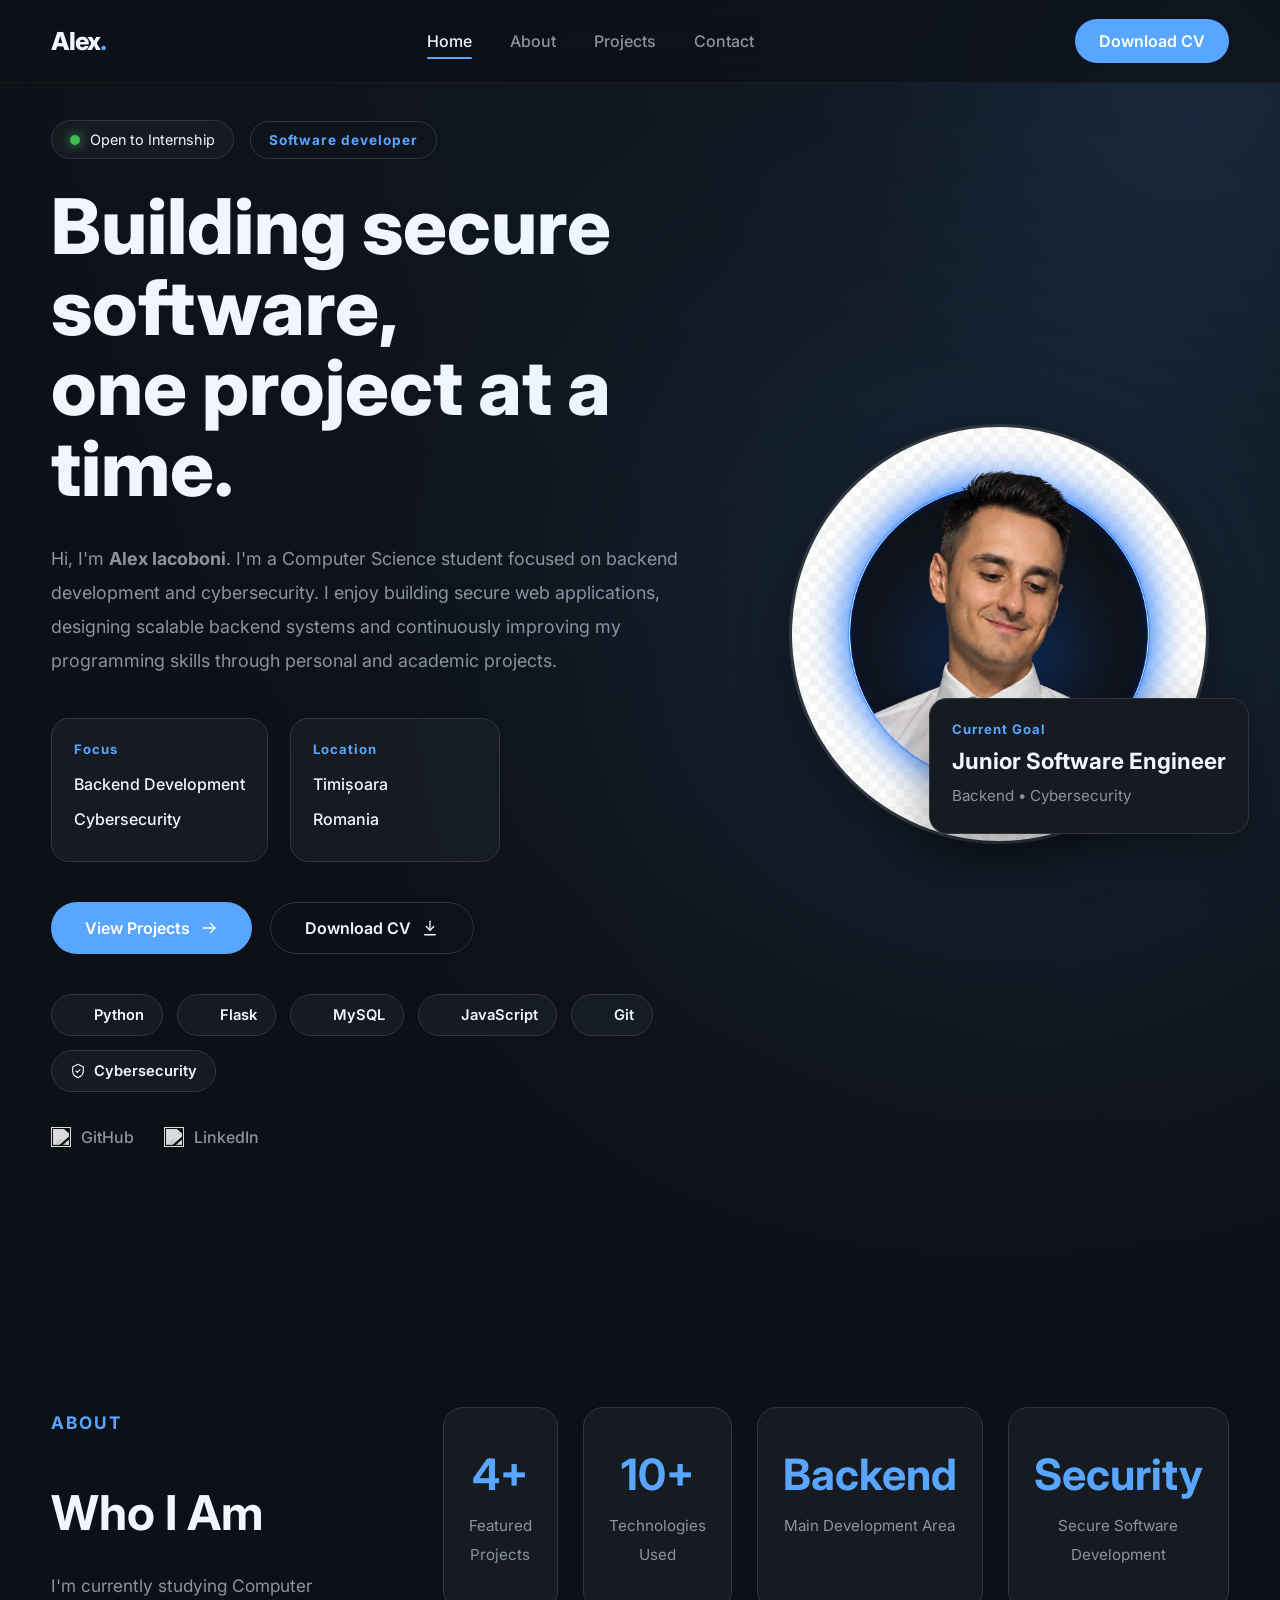
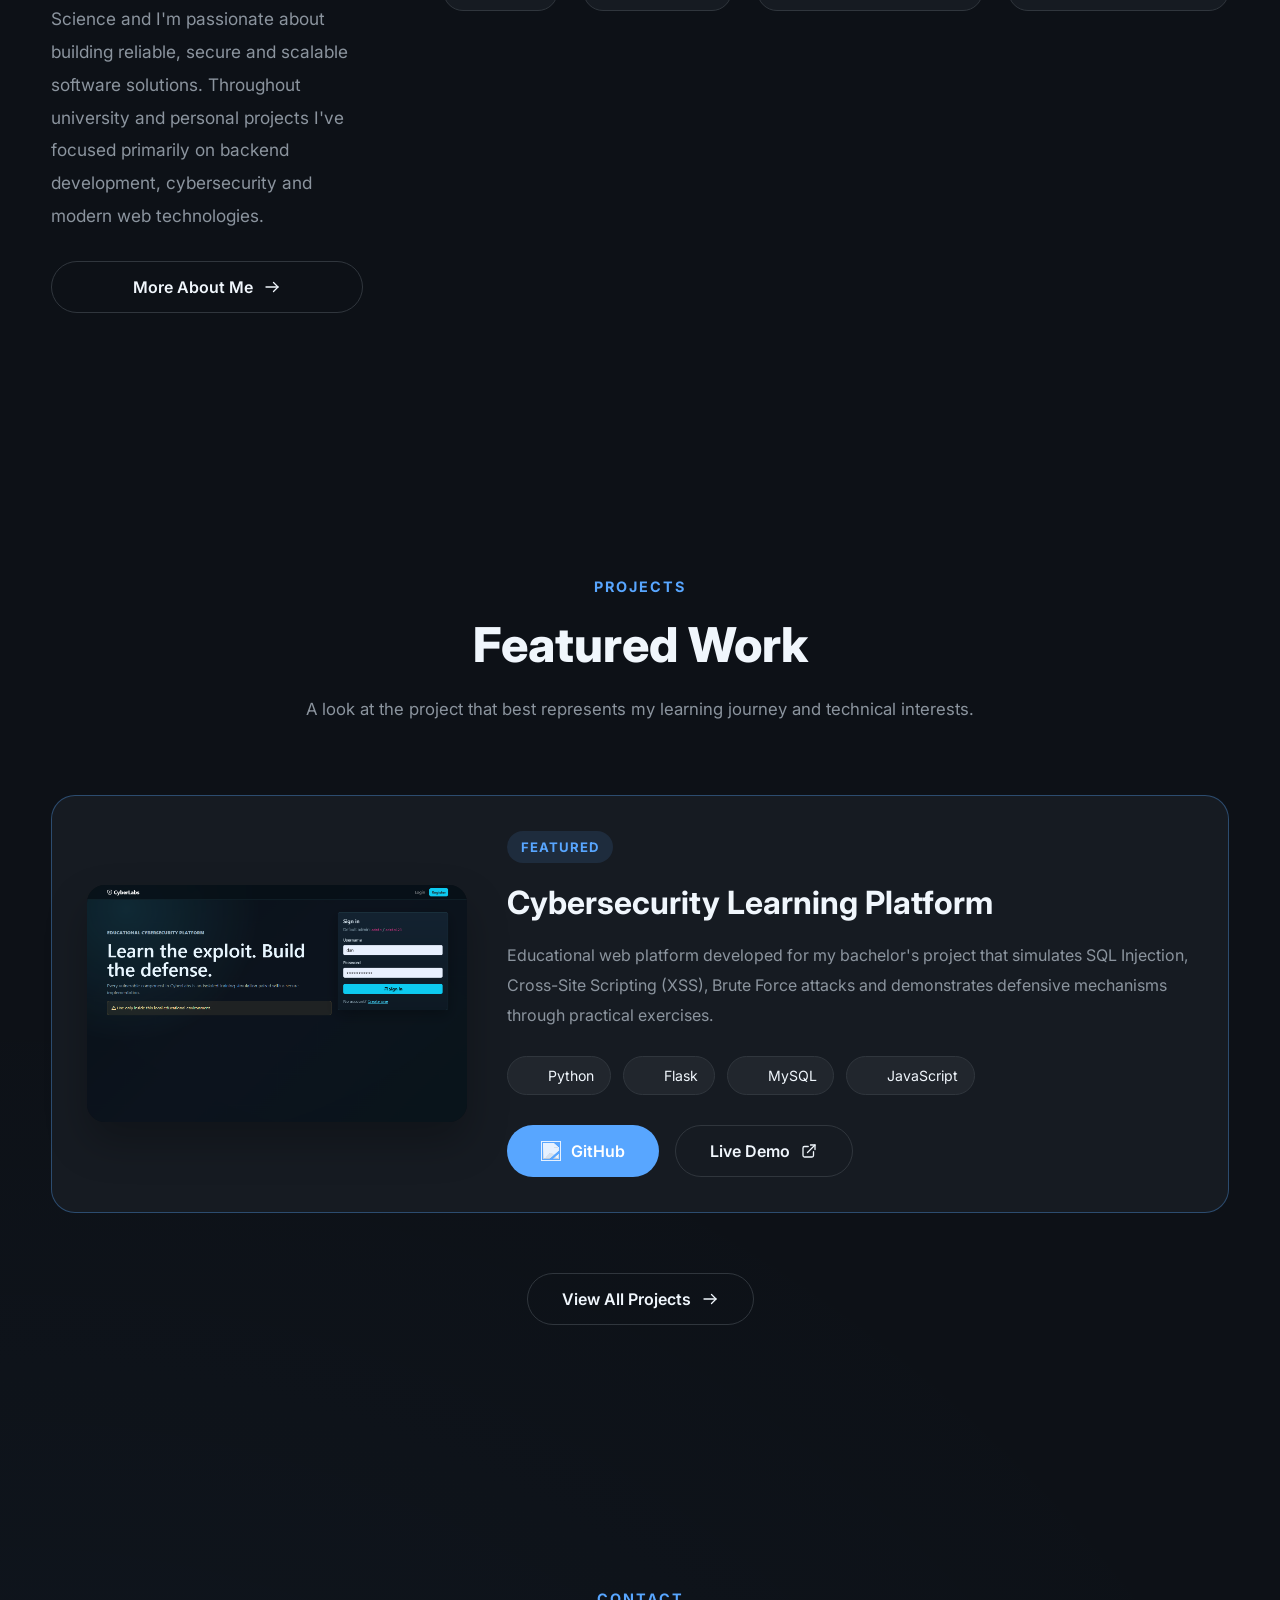
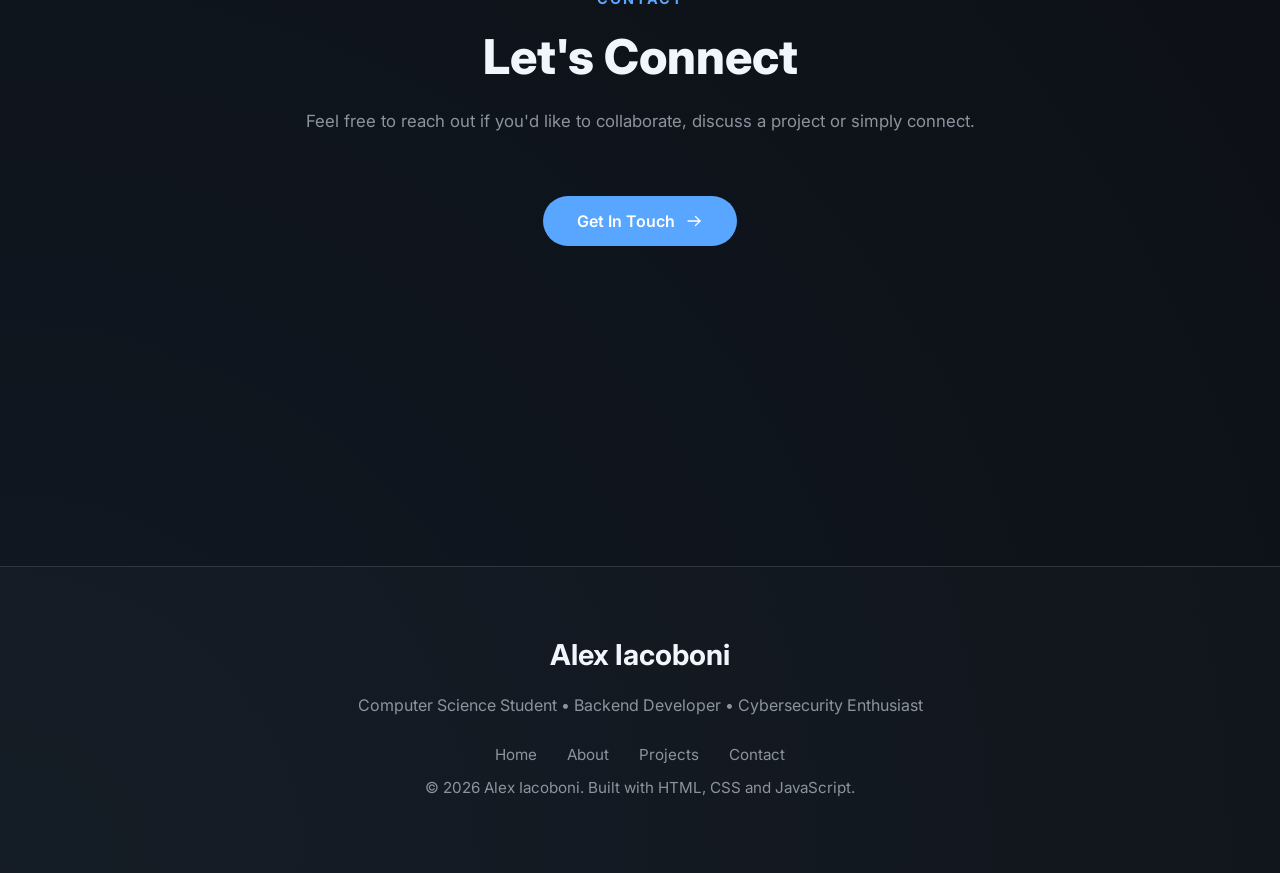
==== commit bd574716: "Update index.html" ====
--- a/index.html
+++ b/index.html
@@ -1,7 +1,7 @@
 <!DOCTYPE html>
 <html lang="en">
 
-<head>
+<head> 
 
     <!-- ================= META ================= -->
 
@@ -241,7 +241,7 @@
                             Open to Internship
                         </span>
 
-                        <span class="hero-tag">COMPUTER SCIENCE STUDENT</span>
+                        <span class="hero-tag">Software developer</span>
 
                     </div>
 
@@ -270,7 +270,7 @@
 
                         <div class="hero-info-card">
                             <span class="info-title">Location</span>
-                            <p>Petroșani</p>
+                            <p>Timișoara</p>
                             <p>Romania</p>
                         </div>
 
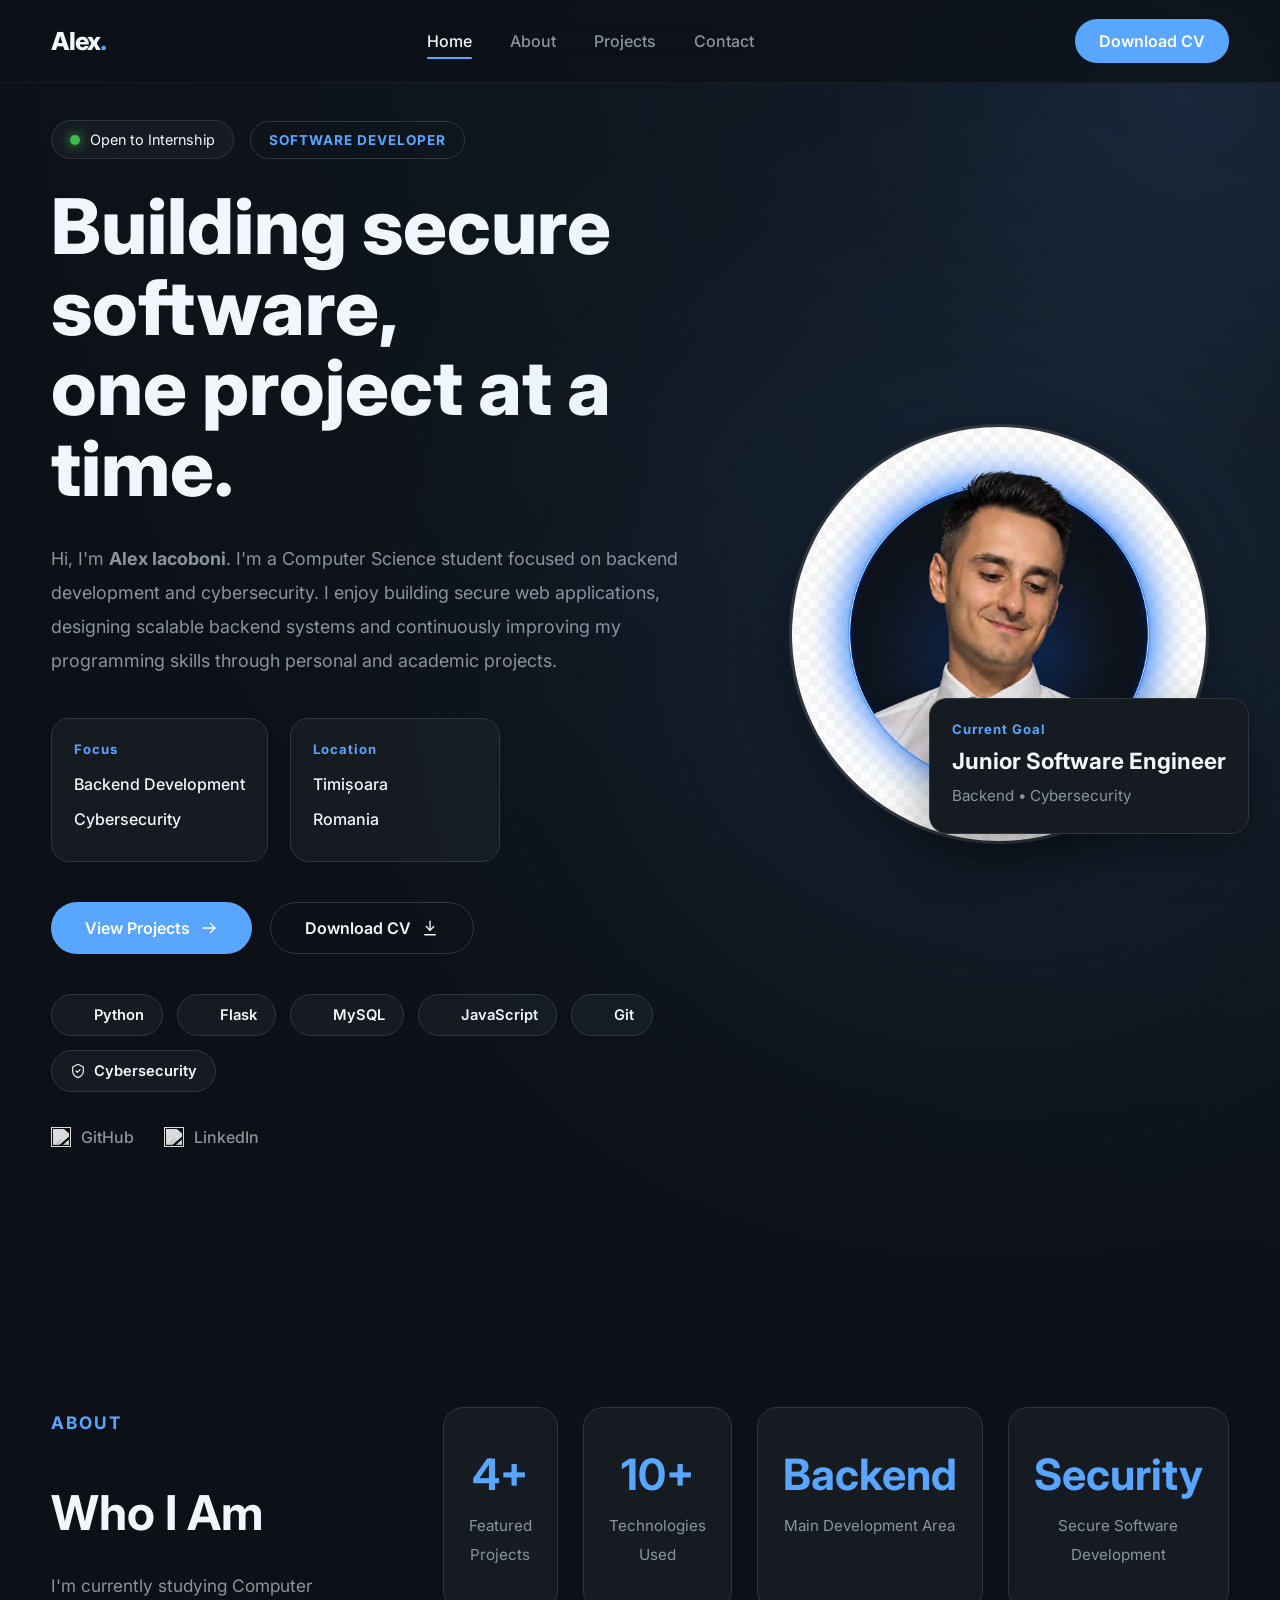
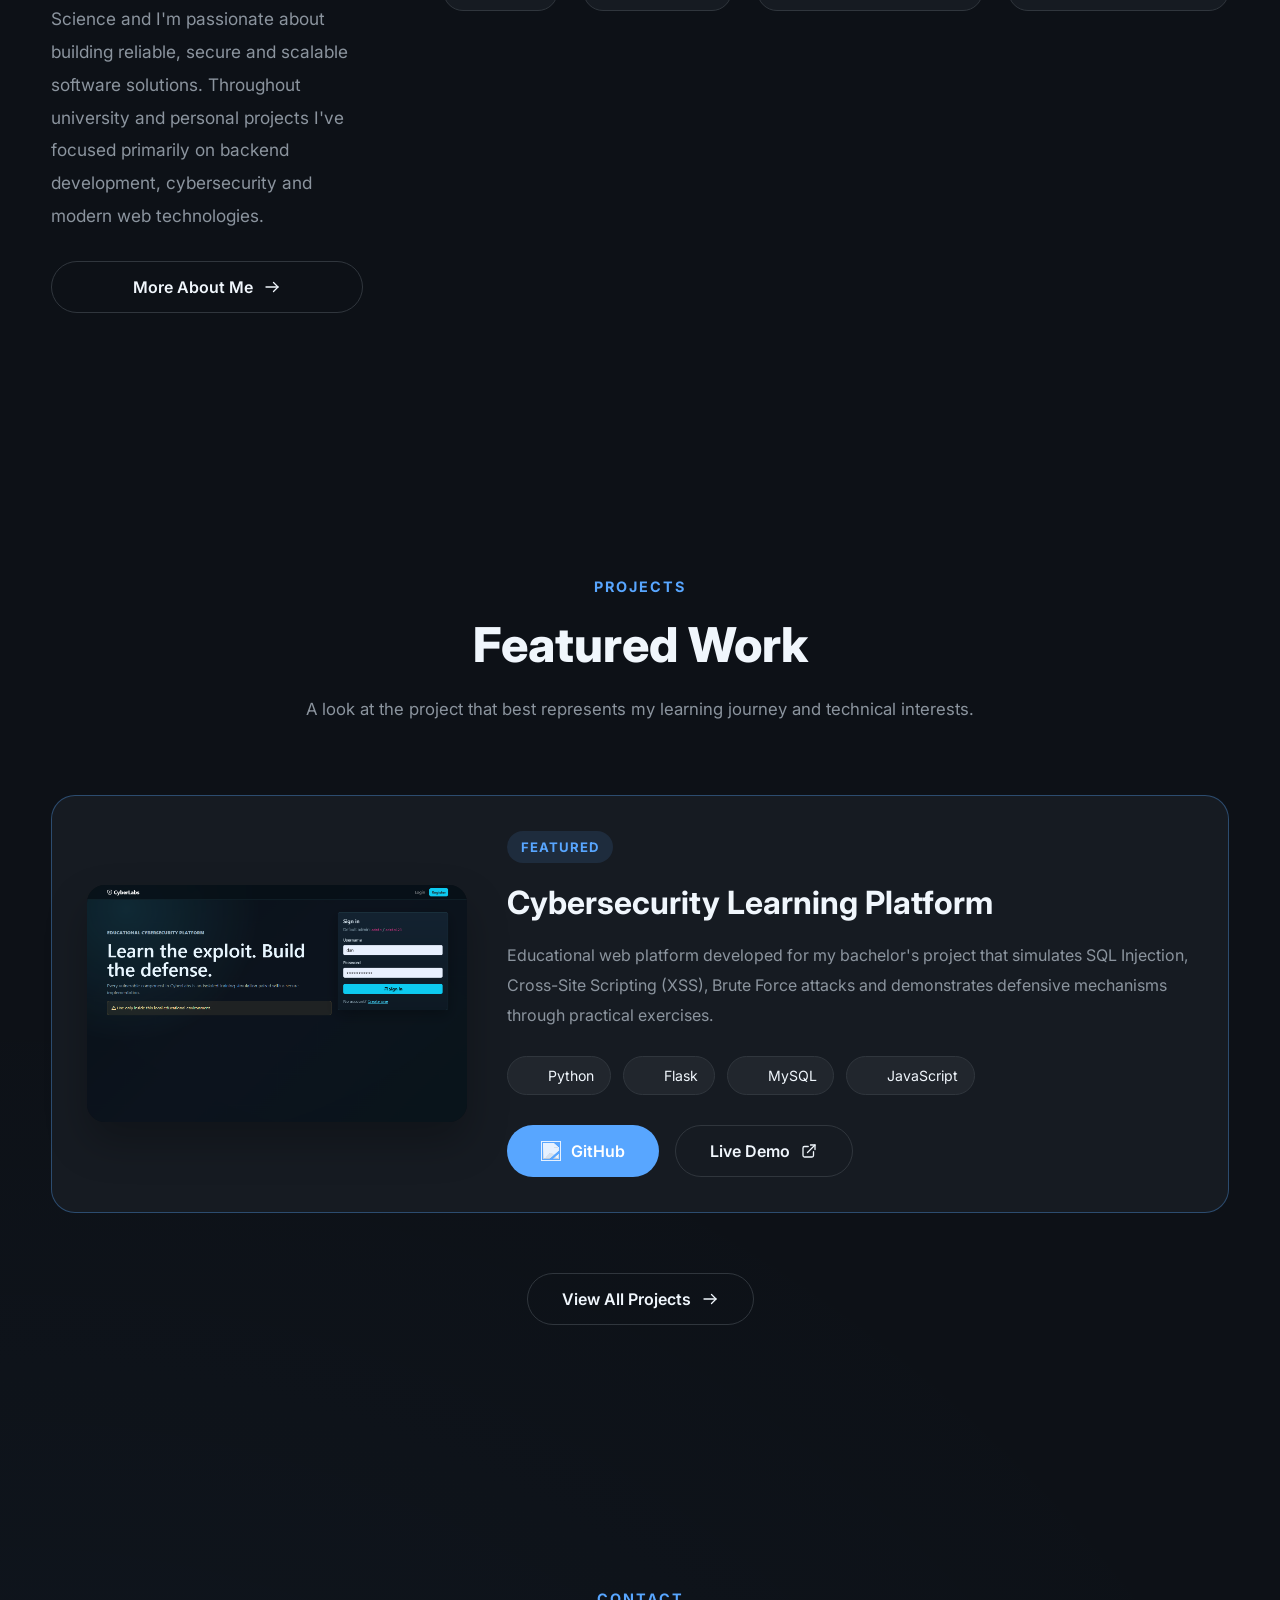
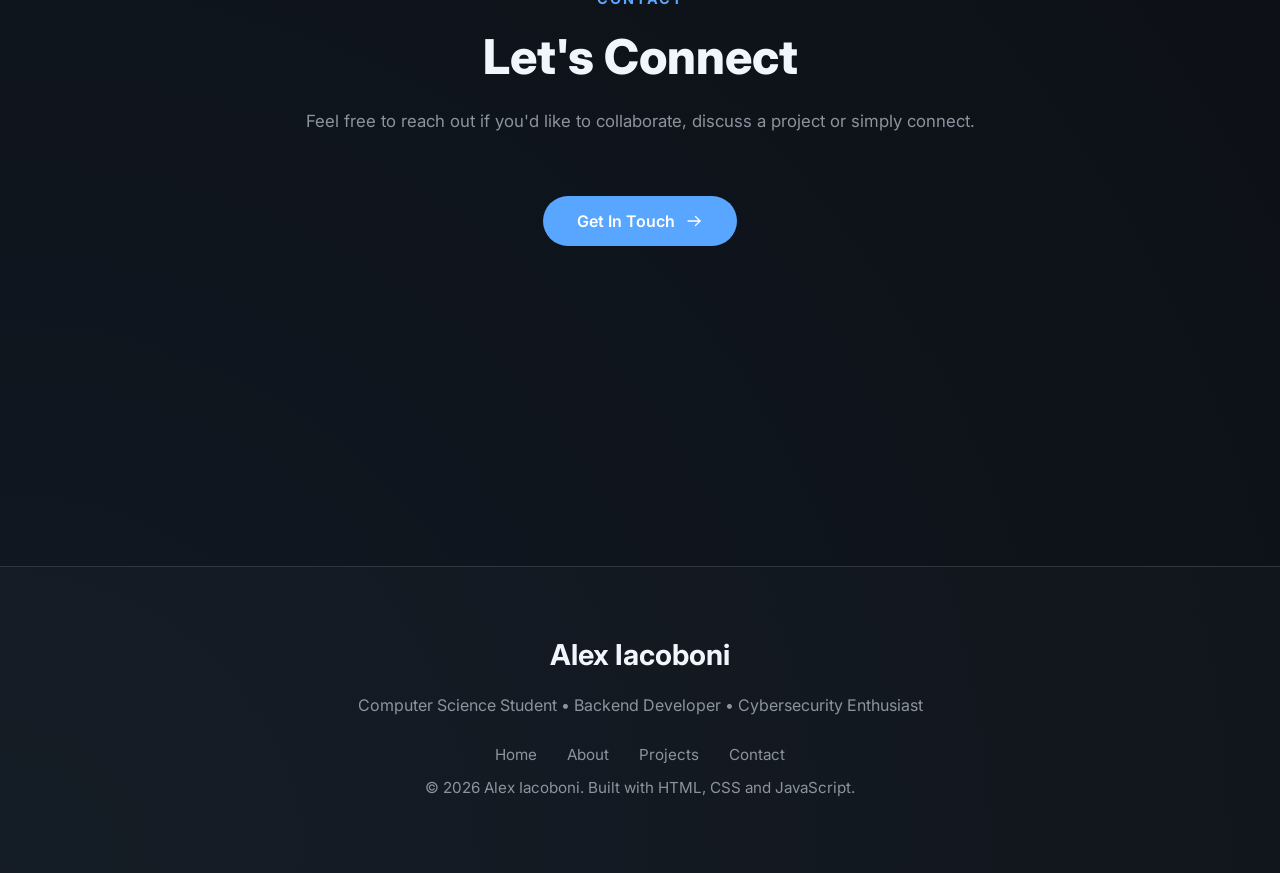
==== commit ae8b42c0: "Update index.html" ====
--- a/index.html
+++ b/index.html
@@ -241,7 +241,7 @@
                             Open to Internship
                         </span>
 
-                        <span class="hero-tag">Software developer</span>
+                        <span class="hero-tag">SOFTWARE DEVELOPER</span>
 
                     </div>
 
